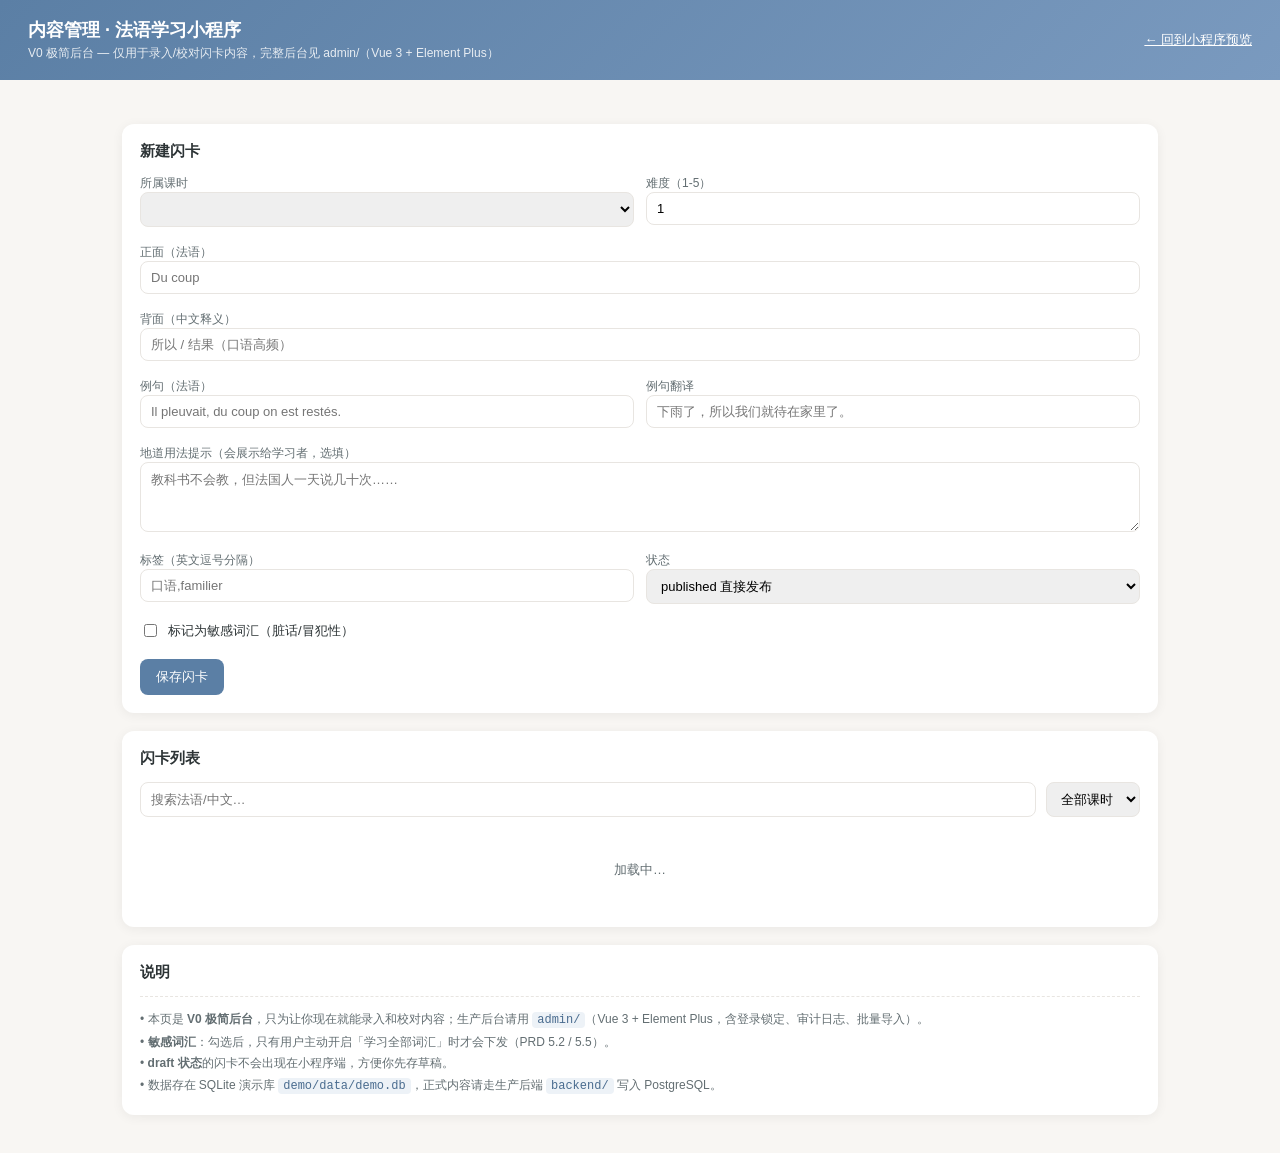
==== demo/static/admin.html @ b961ed16 "V0 全量交付：小程序源码 + 生产后端(FastAPI) + H5预览版 + 极简后台 + 部署与Git脚本" ====
<!DOCTYPE html>
<html lang="zh-CN">
<head>
<meta charset="utf-8" />
<meta name="viewport" content="width=device-width,initial-scale=1" />
<title>内容管理 · 法语学习小程序（V0 极简后台）</title>
<style>
  :root{--blue:#5B7FA5;--blue-d:#4A6C8F;--blue-l:#EDF2F7;--red:#D4837A;--bg:#F8F6F3;--text:#2D3436;--text2:#636E72;--line:#E8E5E1;--green:#7CB69D}
  *{box-sizing:border-box}
  body{margin:0;font-family:-apple-system,BlinkMacSystemFont,"PingFang SC","Microsoft YaHei",sans-serif;background:var(--bg);color:var(--text);font-size:14px}
  header{background:linear-gradient(135deg,#5B7FA5,#7A9ABF);color:#fff;padding:18px 28px;display:flex;align-items:center;justify-content:space-between}
  header h1{margin:0;font-size:18px;font-weight:600}
  header .sub{font-size:12px;opacity:.85;margin-top:3px}
  .wrap{max-width:1080px;margin:0 auto;padding:22px}
  .stats{display:grid;grid-template-columns:repeat(4,1fr);gap:14px;margin-bottom:22px}
  .stat{background:#fff;border-radius:12px;padding:16px;box-shadow:0 2px 12px rgba(0,0,0,.06)}
  .stat b{display:block;font-size:24px;color:var(--blue)}
  .stat span{font-size:12px;color:var(--text2)}
  .panel{background:#fff;border-radius:12px;box-shadow:0 2px 12px rgba(0,0,0,.06);padding:18px;margin-bottom:18px}
  .panel h2{margin:0 0 14px;font-size:15px}
  .toolbar{display:flex;gap:10px;margin-bottom:14px;flex-wrap:wrap}
  input,select,textarea{border:1px solid var(--line);border-radius:8px;padding:8px 10px;font-family:inherit;font-size:13px;outline:none}
  input:focus,textarea:focus{border-color:var(--blue)}
  .btn{background:var(--blue);color:#fff;border:0;border-radius:8px;padding:9px 16px;font-size:13px;cursor:pointer;font-family:inherit}
  .btn.ghost{background:var(--blue-l);color:var(--blue-d)}
  .btn.danger{background:var(--red)}
  table{width:100%;border-collapse:collapse;font-size:13px}
  th,td{padding:10px 8px;text-align:left;border-bottom:1px solid var(--line);vertical-align:top}
  th{color:var(--text2);font-weight:500;font-size:12px}
  tr:last-child td{border-bottom:0}
  .tag{display:inline-block;background:var(--blue-l);color:var(--blue-d);border-radius:6px;padding:2px 7px;font-size:11px;margin-right:4px}
  .tag.warn{background:#FBEFED;color:var(--red)}
  .fr{font-weight:600;color:var(--blue-d)}
  .form-grid{display:grid;grid-template-columns:1fr 1fr;gap:12px}
  .form-grid .full{grid-column:1/-1}
  label{display:block;font-size:12px;color:var(--text2);margin-bottom:5px}
  label input,label textarea,label select{width:100%}
  textarea{min-height:70px;resize:vertical}
  .empty{padding:30px;text-align:center;color:var(--text2);font-size:13px}
  .note{font-size:12px;color:var(--text2);line-height:1.8;margin-top:12px;padding-top:12px;border-top:1px dashed var(--line)}
  code{background:var(--blue-l);color:var(--blue-d);padding:1px 5px;border-radius:4px}
  @media(max-width:720px){.stats{grid-template-columns:1fr 1fr}.form-grid{grid-template-columns:1fr}}
</style>
</head>
<body>
<header>
  <div>
    <h1>内容管理 · 法语学习小程序</h1>
    <div class="sub">V0 极简后台 — 仅用于录入/校对闪卡内容，完整后台见 admin/（Vue 3 + Element Plus）</div>
  </div>
  <a href="/" target="_blank" style="color:#fff;font-size:13px">← 回到小程序预览</a>
</header>

<div class="wrap">
  <div class="stats" id="stats"></div>

  <div class="panel">
    <h2>新建闪卡</h2>
    <div class="form-grid">
      <label>所属课时
        <select id="f_lesson"></select>
      </label>
      <label>难度（1-5）
        <input id="f_difficulty" type="number" min="1" max="5" value="1" />
      </label>
      <label class="full">正面（法语）<input id="f_front" placeholder="Du coup" /></label>
      <label class="full">背面（中文释义）<input id="f_back" placeholder="所以 / 结果（口语高频）" /></label>
      <label>例句（法语）<input id="f_ex_fr" placeholder="Il pleuvait, du coup on est restés." /></label>
      <label>例句翻译<input id="f_ex_zh" placeholder="下雨了，所以我们就待在家里了。" /></label>
      <label class="full">地道用法提示（会展示给学习者，选填）
        <textarea id="f_tip" placeholder="教科书不会教，但法国人一天说几十次……"></textarea>
      </label>
      <label>标签（英文逗号分隔）<input id="f_tags" placeholder="口语,familier" /></label>
      <label>状态
        <select id="f_status"><option value="published">published 直接发布</option><option value="draft">draft 草稿</option></select>
      </label>
      <label style="display:flex;align-items:center;gap:8px;font-size:13px;color:var(--text)">
        <input id="f_sensitive" type="checkbox" style="width:auto" /> 标记为敏感词汇（脏话/冒犯性）
      </label>
    </div>
    <div style="margin-top:14px"><button class="btn" id="btnCreate">保存闪卡</button>
      <span id="createMsg" style="font-size:12px;margin-left:10px;color:var(--green)"></span></div>
  </div>

  <div class="panel">
    <h2>闪卡列表</h2>
    <div class="toolbar">
      <input id="q" placeholder="搜索法语/中文…" style="flex:1;min-width:180px" />
      <select id="filterLesson"><option value="">全部课时</option></select>
    </div>
    <div id="list"><div class="empty">加载中…</div></div>
  </div>

  <div class="panel">
    <h2>说明</h2>
    <div class="note">
      • 本页是 <b>V0 极简后台</b>，只为让你现在就能录入和校对内容；生产后台请用 <code>admin/</code>（Vue 3 + Element Plus，含登录锁定、审计日志、批量导入）。<br />
      • <b>敏感词汇</b>：勾选后，只有用户主动开启「学习全部词汇」时才会下发（PRD 5.2 / 5.5）。<br />
      • <b>draft 状态</b>的闪卡不会出现在小程序端，方便你先存草稿。<br />
      • 数据存在 SQLite 演示库 <code>demo/data/demo.db</code>，正式内容请走生产后端 <code>backend/</code> 写入 PostgreSQL。
    </div>
  </div>
</div>

<script src="/static/admin.js"></script>
</body>
</html>
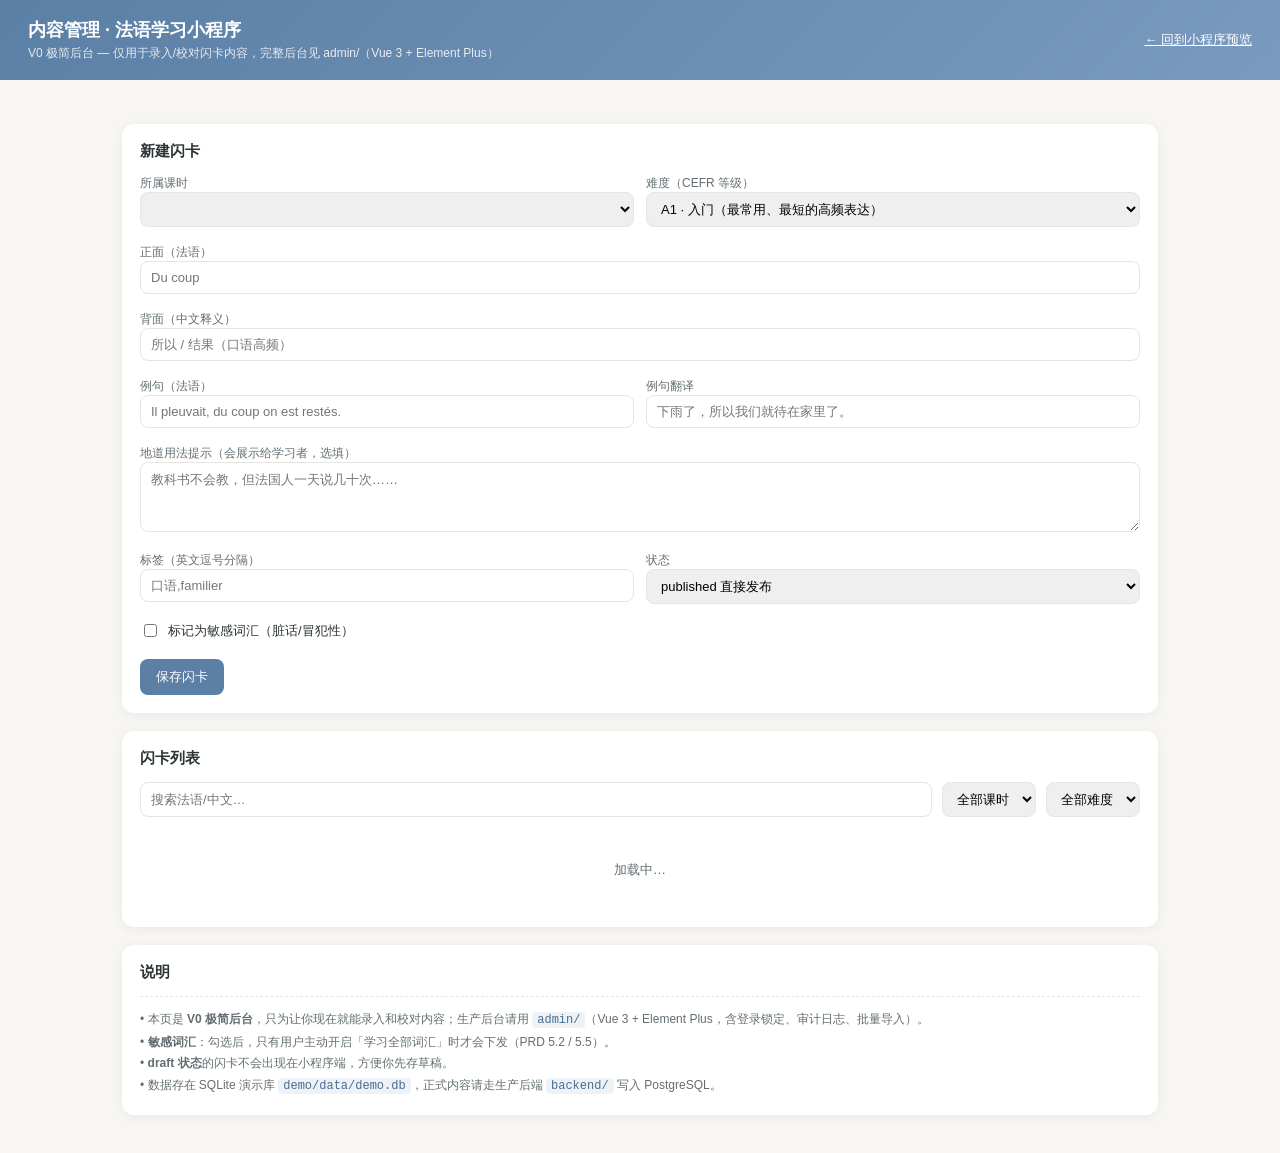
==== commit d75035a0: "Fix mobile tap blocking, switch difficulty to CEFR A1-B2, wire AppID, English README 1. 可用性修复：CSS 优先" ====
--- a/demo/static/admin.html
+++ b/demo/static/admin.html
@@ -3,6 +3,7 @@
 <head>
 <meta charset="utf-8" />
 <meta name="viewport" content="width=device-width,initial-scale=1" />
+<link rel="icon" href="data:image/svg+xml,%3Csvg xmlns='http://www.w3.org/2000/svg' viewBox='0 0 32 32'%3E%3Crect width='32' height='32' rx='7' fill='%235B7FA5'/%3E%3Crect x='6' y='8' width='6' height='16' fill='%23fff'/%3E%3Crect x='13' y='8' width='6' height='16' fill='%23D4837A'/%3E%3Crect x='20' y='8' width='6' height='16' fill='%23fff'/%3E%3C/svg%3E" />
 <title>内容管理 · 法语学习小程序（V0 极简后台）</title>
 <style>
   :root{--blue:#5B7FA5;--blue-d:#4A6C8F;--blue-l:#EDF2F7;--red:#D4837A;--bg:#F8F6F3;--text:#2D3436;--text2:#636E72;--line:#E8E5E1;--green:#7CB69D}
@@ -30,6 +31,11 @@
   tr:last-child td{border-bottom:0}
   .tag{display:inline-block;background:var(--blue-l);color:var(--blue-d);border-radius:6px;padding:2px 7px;font-size:11px;margin-right:4px}
   .tag.warn{background:#FBEFED;color:var(--red)}
+  /* CEFR 难度徽标：A1 -> B2 由浅到深（品牌色系，与小程序等级卡一致） */
+  .tag.lvl-A1{background:#EDF3F8;color:#5B7FA5}
+  .tag.lvl-A2{background:#E6F1EC;color:#4E8C74}
+  .tag.lvl-B1{background:#FBF2E2;color:#B8892F}
+  .tag.lvl-B2{background:#F4EAF6;color:#7A5A8C}
   .fr{font-weight:600;color:var(--blue-d)}
   .form-grid{display:grid;grid-template-columns:1fr 1fr;gap:12px}
   .form-grid .full{grid-column:1/-1}
@@ -60,8 +66,13 @@
       <label>所属课时
         <select id="f_lesson"></select>
       </label>
-      <label>难度（1-5）
-        <input id="f_difficulty" type="number" min="1" max="5" value="1" />
+      <label>难度（CEFR 等级）
+        <select id="f_difficulty">
+          <option value="A1">A1 · 入门（最常用、最短的高频表达）</option>
+          <option value="A2">A2 · 基础（日常场景完整句）</option>
+          <option value="B1">B1 · 进阶（含变位/语域差异）</option>
+          <option value="B2">B2 · 高阶（俚语、委婉语、文化背景）</option>
+        </select>
       </label>
       <label class="full">正面（法语）<input id="f_front" placeholder="Du coup" /></label>
       <label class="full">背面（中文释义）<input id="f_back" placeholder="所以 / 结果（口语高频）" /></label>
@@ -87,6 +98,13 @@
     <div class="toolbar">
       <input id="q" placeholder="搜索法语/中文…" style="flex:1;min-width:180px" />
       <select id="filterLesson"><option value="">全部课时</option></select>
+      <select id="filterLevel">
+        <option value="">全部难度</option>
+        <option value="A1">A1</option>
+        <option value="A2">A2</option>
+        <option value="B1">B1</option>
+        <option value="B2">B2</option>
+      </select>
     </div>
     <div id="list"><div class="empty">加载中…</div></div>
   </div>
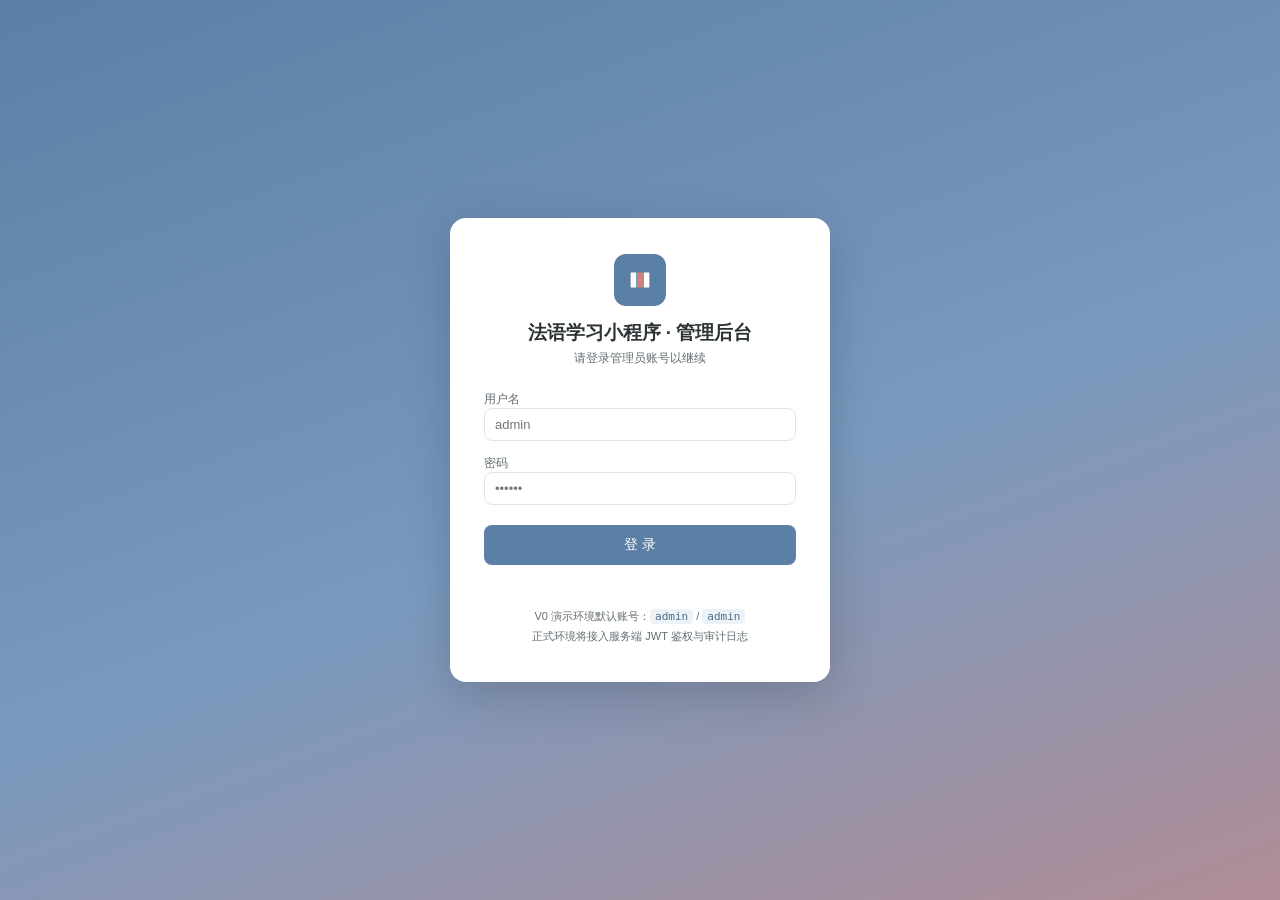
==== commit 7b1101a5: "feat(admin): 后台登录 + 多模块导航；fix(miniprogram): 分享按钮竖排根治 - admin.html/admin.js 重构为登录页 + 三 Tab（数据概览/闪卡管理/" ====
--- a/demo/static/admin.html
+++ b/demo/static/admin.html
@@ -4,14 +4,45 @@
 <meta charset="utf-8" />
 <meta name="viewport" content="width=device-width,initial-scale=1" />
 <link rel="icon" href="data:image/svg+xml,%3Csvg xmlns='http://www.w3.org/2000/svg' viewBox='0 0 32 32'%3E%3Crect width='32' height='32' rx='7' fill='%235B7FA5'/%3E%3Crect x='6' y='8' width='6' height='16' fill='%23fff'/%3E%3Crect x='13' y='8' width='6' height='16' fill='%23D4837A'/%3E%3Crect x='20' y='8' width='6' height='16' fill='%23fff'/%3E%3C/svg%3E" />
-<title>内容管理 · 法语学习小程序（V0 极简后台）</title>
+<title>管理后台 · 法语学习小程序</title>
 <style>
   :root{--blue:#5B7FA5;--blue-d:#4A6C8F;--blue-l:#EDF2F7;--red:#D4837A;--bg:#F8F6F3;--text:#2D3436;--text2:#636E72;--line:#E8E5E1;--green:#7CB69D}
   *{box-sizing:border-box}
   body{margin:0;font-family:-apple-system,BlinkMacSystemFont,"PingFang SC","Microsoft YaHei",sans-serif;background:var(--bg);color:var(--text);font-size:14px}
+
+  /* ============ 登录页 ============ */
+  #loginView{min-height:100vh;display:flex;align-items:center;justify-content:center;padding:20px;
+    background:linear-gradient(160deg,#5B7FA5 0%,#7A9ABF 55%,#D4837A 130%)}
+  .login-card{background:#fff;border-radius:16px;box-shadow:0 12px 48px rgba(0,0,0,.18);padding:36px 34px;width:100%;max-width:380px}
+  .login-card .logo{width:52px;height:52px;border-radius:12px;background:var(--blue);margin:0 auto 14px;display:flex;align-items:center;justify-content:center}
+  .login-card h1{margin:0 0 4px;font-size:19px;text-align:center}
+  .login-card .sub{font-size:12px;color:var(--text2);text-align:center;margin-bottom:24px}
+  .login-card label{display:block;font-size:12px;color:var(--text2);margin-bottom:14px}
+  .login-card label input{width:100%}
+  .login-card .btn{width:100%;padding:11px;font-size:14px;margin-top:6px}
+  #loginMsg{font-size:12px;color:var(--red);text-align:center;min-height:18px;margin-top:10px}
+  .login-tip{font-size:11px;color:var(--text2);text-align:center;margin-top:14px;line-height:1.7}
+
+  /* ============ 主框架 ============ */
+  #appView{display:none}
   header{background:linear-gradient(135deg,#5B7FA5,#7A9ABF);color:#fff;padding:18px 28px;display:flex;align-items:center;justify-content:space-between}
   header h1{margin:0;font-size:18px;font-weight:600}
   header .sub{font-size:12px;opacity:.85;margin-top:3px}
+  header .ops{display:flex;align-items:center;gap:14px}
+  header .ops a{color:#fff;font-size:13px;text-decoration:none;opacity:.9}
+  header .ops a:hover{opacity:1}
+  #btnLogout{background:rgba(255,255,255,.18);color:#fff;border:1px solid rgba(255,255,255,.4);
+    border-radius:8px;padding:6px 14px;font-size:12px;cursor:pointer;font-family:inherit}
+  #btnLogout:hover{background:rgba(255,255,255,.28)}
+
+  nav{background:#fff;border-bottom:1px solid var(--line);padding:0 28px;display:flex;gap:4px}
+  nav button{background:none;border:0;border-bottom:3px solid transparent;padding:13px 16px 11px;
+    font-size:14px;color:var(--text2);cursor:pointer;font-family:inherit}
+  nav button.on{color:var(--blue);border-bottom-color:var(--blue);font-weight:600}
+  nav button:hover{color:var(--blue)}
+
+  section.tab{display:none}
+  section.tab.on{display:block}
   .wrap{max-width:1080px;margin:0 auto;padding:22px}
   .stats{display:grid;grid-template-columns:repeat(4,1fr);gap:14px;margin-bottom:22px}
   .stat{background:#fff;border-radius:12px;padding:16px;box-shadow:0 2px 12px rgba(0,0,0,.06)}
@@ -21,7 +52,7 @@
   .panel h2{margin:0 0 14px;font-size:15px}
   .toolbar{display:flex;gap:10px;margin-bottom:14px;flex-wrap:wrap}
   input,select,textarea{border:1px solid var(--line);border-radius:8px;padding:8px 10px;font-family:inherit;font-size:13px;outline:none}
-  input:focus,textarea:focus{border-color:var(--blue)}
+  input:focus,textarea:focus,select:focus{border-color:var(--blue)}
   .btn{background:var(--blue);color:#fff;border:0;border-radius:8px;padding:9px 16px;font-size:13px;cursor:pointer;font-family:inherit}
   .btn.ghost{background:var(--blue-l);color:var(--blue-d)}
   .btn.danger{background:var(--red)}
@@ -31,7 +62,6 @@
   tr:last-child td{border-bottom:0}
   .tag{display:inline-block;background:var(--blue-l);color:var(--blue-d);border-radius:6px;padding:2px 7px;font-size:11px;margin-right:4px}
   .tag.warn{background:#FBEFED;color:var(--red)}
-  /* CEFR 难度徽标：A1 -> B2 由浅到深（品牌色系，与小程序等级卡一致） */
   .tag.lvl-A1{background:#EDF3F8;color:#5B7FA5}
   .tag.lvl-A2{background:#E6F1EC;color:#4E8C74}
   .tag.lvl-B1{background:#FBF2E2;color:#B8892F}
@@ -45,79 +75,150 @@
   .empty{padding:30px;text-align:center;color:var(--text2);font-size:13px}
   .note{font-size:12px;color:var(--text2);line-height:1.8;margin-top:12px;padding-top:12px;border-top:1px dashed var(--line)}
   code{background:var(--blue-l);color:var(--blue-d);padding:1px 5px;border-radius:4px}
-  @media(max-width:720px){.stats{grid-template-columns:1fr 1fr}.form-grid{grid-template-columns:1fr}}
+  .muted{color:var(--text2)}
+  /* 数据概览两栏布局 */
+  .ov-grid{display:grid;grid-template-columns:1.4fr 1fr;gap:18px}
+  .bar-row{display:flex;align-items:center;margin-bottom:10px;font-size:12px}
+  .bar-row .bl{width:88px;color:var(--text2);flex-shrink:0}
+  .bar-row .bar{flex:1;height:14px;background:var(--blue-l);border-radius:7px;overflow:hidden}
+  .bar-row .bar i{display:block;height:100%;background:var(--blue);border-radius:7px}
+  .bar-row .bn{width:44px;text-align:right;color:var(--blue-d);flex-shrink:0}
+  @media(max-width:720px){.stats{grid-template-columns:1fr 1fr}.form-grid{grid-template-columns:1fr}.ov-grid{grid-template-columns:1fr}}
 </style>
 </head>
 <body>
-<header>
-  <div>
-    <h1>内容管理 · 法语学习小程序</h1>
-    <div class="sub">V0 极简后台 — 仅用于录入/校对闪卡内容，完整后台见 admin/（Vue 3 + Element Plus）</div>
+
+<!-- ============ 登录页 ============ -->
+<div id="loginView">
+  <div class="login-card">
+    <div class="logo">
+      <svg width="30" height="30" viewBox="0 0 32 32"><rect x="6" y="8" width="6" height="16" fill="#fff"/><rect x="13" y="8" width="6" height="16" fill="#D4837A"/><rect x="20" y="8" width="6" height="16" fill="#fff"/></svg>
+    </div>
+    <h1>法语学习小程序 · 管理后台</h1>
+    <div class="sub">请登录管理员账号以继续</div>
+    <form id="loginForm">
+      <label>用户名
+        <input id="loginUser" placeholder="admin" autocomplete="username" />
+      </label>
+      <label>密码
+        <input id="loginPass" type="password" placeholder="••••••" autocomplete="current-password" />
+      </label>
+      <button class="btn" type="submit" id="btnLogin">登 录</button>
+      <div id="loginMsg"></div>
+      <div class="login-tip">V0 演示环境默认账号：<code>admin</code> / <code>admin</code><br />正式环境将接入服务端 JWT 鉴权与审计日志</div>
+    </form>
   </div>
-  <a href="/" target="_blank" style="color:#fff;font-size:13px">← 回到小程序预览</a>
-</header>
-
-<div class="wrap">
-  <div class="stats" id="stats"></div>
-
-  <div class="panel">
-    <h2>新建闪卡</h2>
-    <div class="form-grid">
-      <label>所属课时
-        <select id="f_lesson"></select>
-      </label>
-      <label>难度（CEFR 等级）
-        <select id="f_difficulty">
-          <option value="A1">A1 · 入门（最常用、最短的高频表达）</option>
-          <option value="A2">A2 · 基础（日常场景完整句）</option>
-          <option value="B1">B1 · 进阶（含变位/语域差异）</option>
-          <option value="B2">B2 · 高阶（俚语、委婉语、文化背景）</option>
-        </select>
-      </label>
-      <label class="full">正面（法语）<input id="f_front" placeholder="Du coup" /></label>
-      <label class="full">背面（中文释义）<input id="f_back" placeholder="所以 / 结果（口语高频）" /></label>
-      <label>例句（法语）<input id="f_ex_fr" placeholder="Il pleuvait, du coup on est restés." /></label>
-      <label>例句翻译<input id="f_ex_zh" placeholder="下雨了，所以我们就待在家里了。" /></label>
-      <label class="full">地道用法提示（会展示给学习者，选填）
-        <textarea id="f_tip" placeholder="教科书不会教，但法国人一天说几十次……"></textarea>
-      </label>
-      <label>标签（英文逗号分隔）<input id="f_tags" placeholder="口语,familier" /></label>
-      <label>状态
-        <select id="f_status"><option value="published">published 直接发布</option><option value="draft">draft 草稿</option></select>
-      </label>
-      <label style="display:flex;align-items:center;gap:8px;font-size:13px;color:var(--text)">
-        <input id="f_sensitive" type="checkbox" style="width:auto" /> 标记为敏感词汇（脏话/冒犯性）
-      </label>
-    </div>
-    <div style="margin-top:14px"><button class="btn" id="btnCreate">保存闪卡</button>
-      <span id="createMsg" style="font-size:12px;margin-left:10px;color:var(--green)"></span></div>
-  </div>
-
-  <div class="panel">
-    <h2>闪卡列表</h2>
-    <div class="toolbar">
-      <input id="q" placeholder="搜索法语/中文…" style="flex:1;min-width:180px" />
-      <select id="filterLesson"><option value="">全部课时</option></select>
-      <select id="filterLevel">
-        <option value="">全部难度</option>
-        <option value="A1">A1</option>
-        <option value="A2">A2</option>
-        <option value="B1">B1</option>
-        <option value="B2">B2</option>
-      </select>
-    </div>
-    <div id="list"><div class="empty">加载中…</div></div>
-  </div>
-
-  <div class="panel">
-    <h2>说明</h2>
-    <div class="note">
-      • 本页是 <b>V0 极简后台</b>，只为让你现在就能录入和校对内容；生产后台请用 <code>admin/</code>（Vue 3 + Element Plus，含登录锁定、审计日志、批量导入）。<br />
-      • <b>敏感词汇</b>：勾选后，只有用户主动开启「学习全部词汇」时才会下发（PRD 5.2 / 5.5）。<br />
-      • <b>draft 状态</b>的闪卡不会出现在小程序端，方便你先存草稿。<br />
-      • 数据存在 SQLite 演示库 <code>demo/data/demo.db</code>，正式内容请走生产后端 <code>backend/</code> 写入 PostgreSQL。
-    </div>
-  </div>
+</div>
+
+<!-- ============ 主框架 ============ -->
+<div id="appView">
+  <header>
+    <div>
+      <h1>管理后台 · 法语学习小程序</h1>
+      <div class="sub">内容录入 / 数据分析 — 完整 Vue 3 后台见 admin/（V1）</div>
+    </div>
+    <div class="ops">
+      <a href="/" target="_blank">← 回到小程序预览</a>
+      <span id="whoami" style="font-size:12px;opacity:.85"></span>
+      <button id="btnLogout">退出登录</button>
+    </div>
+  </header>
+
+  <nav>
+    <button data-tab="overview" class="on">📊 数据概览</button>
+    <button data-tab="flashcards">🗂️ 闪卡管理</button>
+    <button data-tab="about">📖 使用说明</button>
+  </nav>
+
+  <!-- ===== Tab 1：数据概览 ===== -->
+  <section class="tab on" id="tab-overview">
+    <div class="wrap">
+      <div class="stats" id="ovStats"></div>
+      <div class="ov-grid">
+        <div class="panel">
+          <h2>近 7 日热门闪卡 Top 10</h2>
+          <div id="ovTop"><div class="empty">加载中…</div></div>
+        </div>
+        <div class="panel">
+          <h2>用户等级分布</h2>
+          <div id="ovLevels"><div class="empty">加载中…</div></div>
+        </div>
+      </div>
+    </div>
+  </section>
+
+  <!-- ===== Tab 2：闪卡管理 ===== -->
+  <section class="tab" id="tab-flashcards">
+    <div class="wrap">
+      <div class="stats" id="stats"></div>
+
+      <div class="panel">
+        <h2>新建闪卡</h2>
+        <div class="form-grid">
+          <label>所属课时
+            <select id="f_lesson"></select>
+          </label>
+          <label>难度（CEFR 等级）
+            <select id="f_difficulty">
+              <option value="A1">A1 · 入门（最常用、最短的高频表达）</option>
+              <option value="A2">A2 · 基础（日常场景完整句）</option>
+              <option value="B1">B1 · 进阶（含变位/语域差异）</option>
+              <option value="B2">B2 · 高阶（俚语、委婉语、文化背景）</option>
+            </select>
+          </label>
+          <label class="full">正面（法语）<input id="f_front" placeholder="Du coup" /></label>
+          <label class="full">背面（中文释义）<input id="f_back" placeholder="所以 / 结果（口语高频）" /></label>
+          <label>例句（法语）<input id="f_ex_fr" placeholder="Il pleuvait, du coup on est restés." /></label>
+          <label>例句翻译<input id="f_ex_zh" placeholder="下雨了，所以我们就待在家里了。" /></label>
+          <label class="full">地道用法提示（会展示给学习者，选填）
+            <textarea id="f_tip" placeholder="教科书不会教，但法国人一天说几十次……"></textarea>
+          </label>
+          <label>标签（英文逗号分隔）<input id="f_tags" placeholder="口语,familier" /></label>
+          <label>状态
+            <select id="f_status"><option value="published">published 直接发布</option><option value="draft">draft 草稿</option></select>
+          </label>
+          <label style="display:flex;align-items:center;gap:8px;font-size:13px;color:var(--text)">
+            <input id="f_sensitive" type="checkbox" style="width:auto" /> 标记为敏感词汇（脏话/冒犯性）
+          </label>
+        </div>
+        <div style="margin-top:14px"><button class="btn" id="btnCreate">保存闪卡</button>
+          <span id="createMsg" style="font-size:12px;margin-left:10px;color:var(--green)"></span></div>
+      </div>
+
+      <div class="panel">
+        <h2>闪卡列表</h2>
+        <div class="toolbar">
+          <input id="q" placeholder="搜索法语/中文…" style="flex:1;min-width:180px" />
+          <select id="filterLesson"><option value="">全部课时</option></select>
+          <select id="filterLevel">
+            <option value="">全部难度</option>
+            <option value="A1">A1</option>
+            <option value="A2">A2</option>
+            <option value="B1">B1</option>
+            <option value="B2">B2</option>
+          </select>
+        </div>
+        <div id="list"><div class="empty">加载中…</div></div>
+      </div>
+    </div>
+  </section>
+
+  <!-- ===== Tab 3：使用说明 ===== -->
+  <section class="tab" id="tab-about">
+    <div class="wrap">
+      <div class="panel">
+        <h2>说明</h2>
+        <div class="note">
+          • 登录账号可用环境变量覆盖：<code>DEMO_ADMIN_USER</code> / <code>DEMO_ADMIN_PASSWORD</code>（默认 <code>admin</code> / <code>admin</code>）。<br />
+          • <b>数据概览</b>来自小程序端行为埋点（<code>learning_events</code> 表）：活跃用户、事件量、热门卡片、等级分布。<br />
+          • <b>敏感词汇</b>：勾选后，只有用户主动开启「学习全部词汇」时才会下发（PRD 5.2 / 5.5）。<br />
+          • <b>draft 状态</b>的闪卡不会出现在小程序端，方便先存草稿。<br />
+          • 数据存在 SQLite 演示库 <code>demo/data/demo.db</code>，正式内容请走生产后端 <code>backend/</code> 写入 PostgreSQL。<br />
+          • 本页是 <b>V0 后台</b>；完整后台（Vue 3 + Element Plus，含角色权限、审计日志、批量导入）规划在 <code>admin/</code>（V1）。
+        </div>
+      </div>
+    </div>
+  </section>
 </div>
 
 <script src="/static/admin.js"></script>
